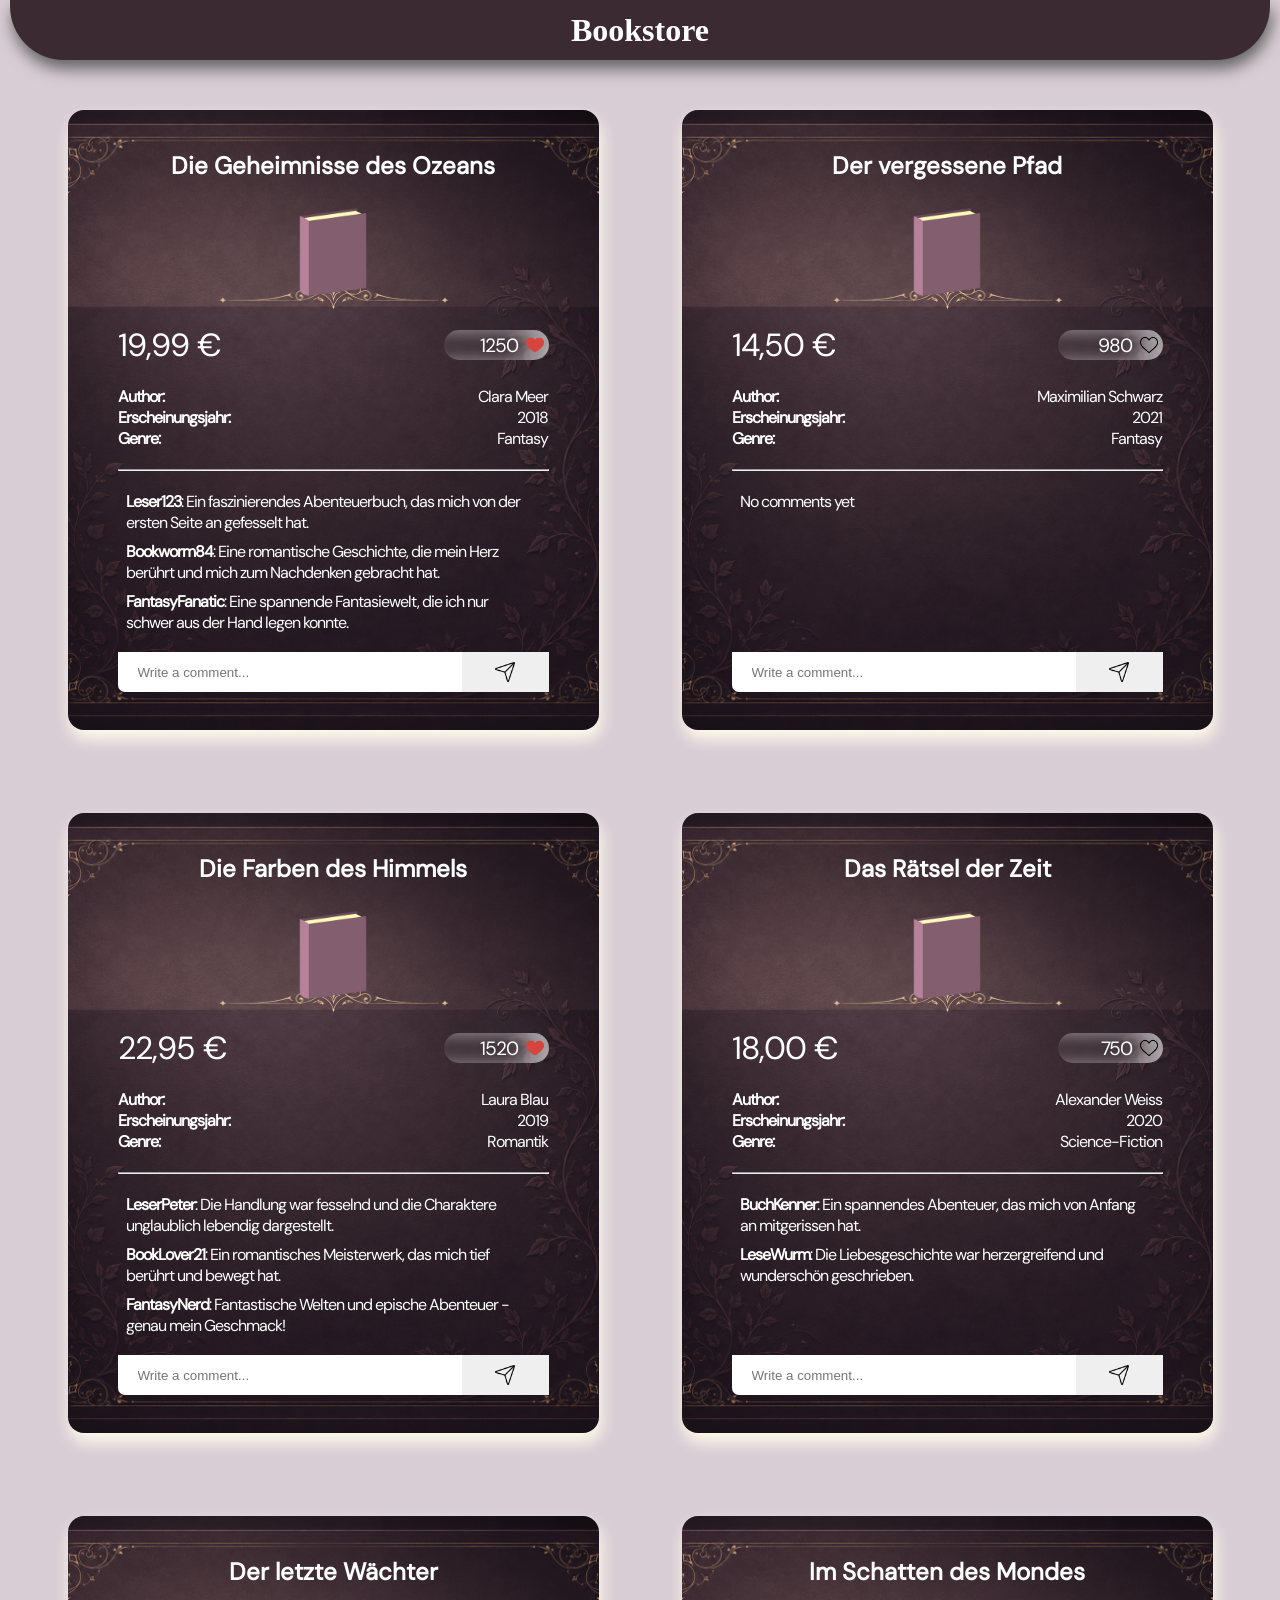
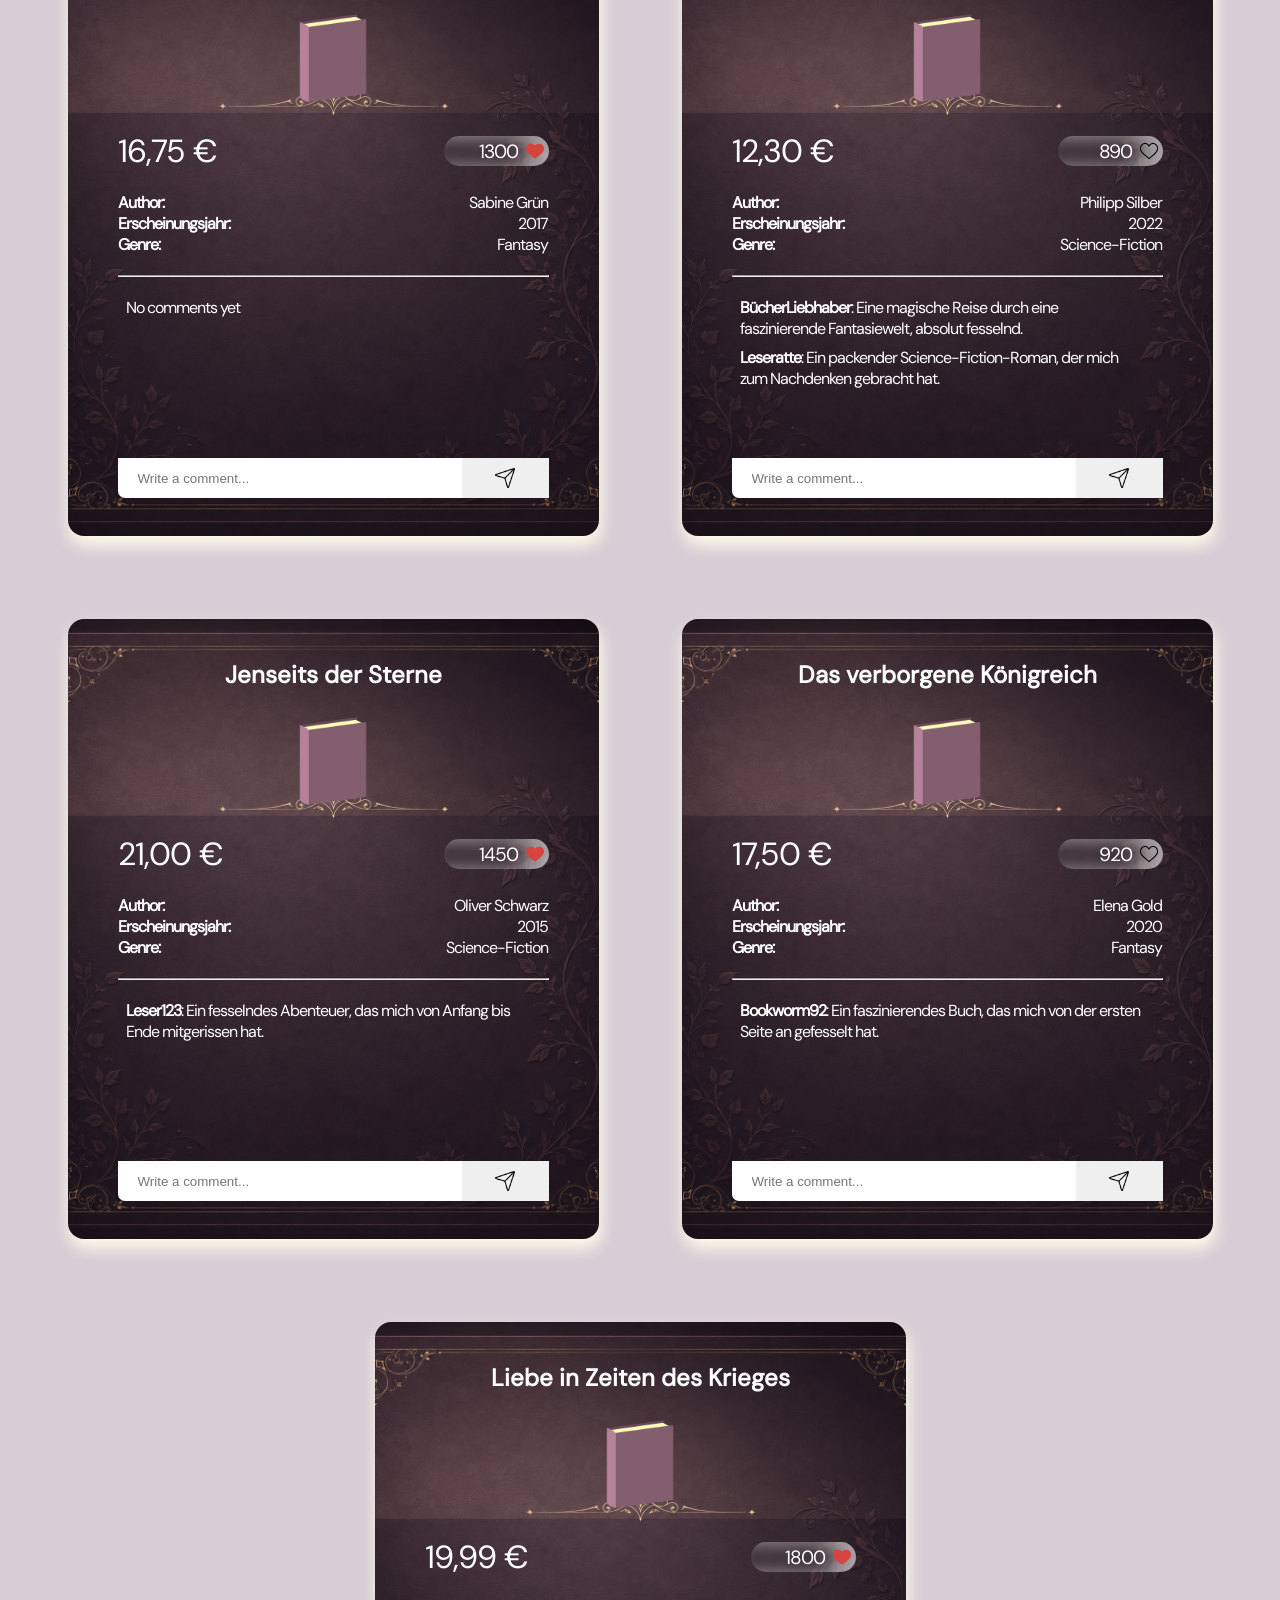
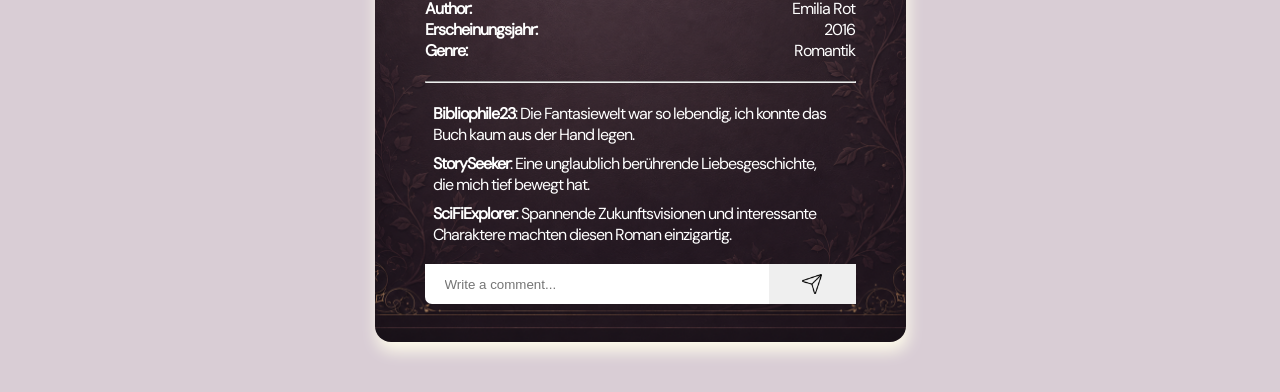
==== index.html @ c70e69c9 "feature: added like and comment function and style: renewed style for cards and header" ====
<!DOCTYPE html>
<html lang="de">

<head>
    <meta charset="UTF-8">
    <meta name="viewport" content="width=device-width, initial-scale=1.0">
    <link rel="icon" type="image/x-icon" href="./assets/img/book_img.png">
    <title>Bookstore</title>
    <link rel="stylesheet" href="./style.css">
    <link rel="stylesheet" href="./styles/standard.css">

</head>

<body onload="init()">
    <header>
        <!-- <img src="./assets/icons/books_icon.png" alt=""> -->
        <h1>Bookstore</h1>
    </header>
    <main>
        <section class="books_wrapper" id="books_content">
        </section>
    </main>
    <footer></footer>
</body>
<script src="./scripts/db.js"></script>
<script src="./scripts/template.js"></script>
<script src="./script.js"></script>

</html>
---- style.css ----
header {
    display: flex;
    justify-content: center;
    align-items: center;
    height: 60px;
    margin: 0 10px;
    background-color: #3b2a32;
    /* background-image: linear-gradient(45deg, #ffc9c9, transparent); */
    /* border: 2px solid #fffdeb; */
    box-shadow: 2px 9px 16px #636363;
    border-bottom-right-radius: 54px;
    border-bottom-left-radius: 54px;
    border-top: 0;
}

header h1 {
    padding: 20px;
    font-family: 'Georgia';
    color: white;
}

body {
    background-color: #d9cdd5;
    font-family: 'DM Sans';
}

main {
    margin-top: 30px;
}

.books_wrapper {
    display: flex;
    flex-wrap: wrap;
    justify-content: center;
    gap: 83px;
    margin: 50px;
}

.book_card {
    display: flex;
    flex-direction: column;
    width: 45%;
    height: 620px;
    background-color: #c09299;
    background-image: url(./assets/img/paper.png);
    background-size: cover;
    background-position: center;
    background-repeat: no-repeat;
    border-radius: 16px;
    box-shadow: 2px 9px 16px #fffdeb;
    color: white;
}

.book_card p {
    letter-spacing: -1px;
}

.book_card h2 {
    height: 30px;
    margin: 10px;
    margin-top: 40px;
    padding: 0 10px;
    text-align: center;
}

.book_card>div:last-child {
    margin-top: 10px;
}

.book_informations {
    display: flex;
    flex-direction: column;
    flex-grow: 1;
    gap: 20px;
    padding: 0 50px;
    overflow: hidden;
}

.price_likes {
    display: flex;
    justify-content: space-between;
    align-items: center;
}

.price_likes p:first-child {
    font-size: 2rem;
}

.price_likes p:last-child {
    font-size: 1rem;
}

.price_likes img {
    height: 18px;
    color: white;
    cursor: pointer;
}

.likes_wrapper {
    display: flex;
    justify-content: end;
    align-items: center;
    width: 105px;
    height: 30px;
    padding: 5px;
    padding-left: 31px;
    border-radius: 22px;
    box-shadow: inset -20px 1px 20px 0px hwb(93deg 100% 0% / 58%);
    backdrop-filter: blur(1px);
}

.likes_wrapper p {
    display: flex;
    align-items: center;
    gap: 8px;
}

.likes_wrapper p span {
    font-size: 1.2rem;
}

.information {
    display: flex;
    flex-direction: column;
    width: 100%;
}

.information_row {
    display: flex;
    align-items: center;
    width: 100%;
}

.information_row p:first-child {
    width: 45%;
    font-weight: bold;
    text-align: left;
}

.information_row p:last-child {
    width: 55%;
    text-align: right;
}

.comments {
    flex-grow: 1;
    padding-right: 10px;
}

.comments p {
    padding-bottom: 8px;
}

.scrollable-content {
    overflow-y: scroll;
    scrollbar-gutter: stable both-edges;
}

.scrollable-content:hover,
.scrollable-content:active,
.scrollable-content:focus {
    overflow-y: scroll;
}

.scrollable-content::-webkit-scrollbar {
    width: 0.5em;
}

.scrollable-content::-webkit-scrollbar-track {
    background-color: hsl(250 15% 93%);
}

.scrollable-content::-webkit-scrollbar-thumb {
    background-color: hsl(250 15% 60%);
}

.scrollable-content::-webkit-scrollbar-thumb:hover {
    background-color: hsl(250 15% 27%);
}

.img_wrapper img {
    height: 100%;
}

.img_wrapper {
    display: flex;
    justify-content: center;
    height: 20%;
}

.img {
    width: 40px;
    height: 40px;
}

.send_comment_wrapper {
    display: flex;
    padding-bottom: 38px;
}

.send_comment_wrapper input {
    flex-grow: 1;
    width: 80%;
    height: 35px;
    padding: 20px;
    border: none;
    border-bottom-left-radius: 7px;
}

.send_comment_wrapper button {
    display: flex;
    justify-content: center;
    align-items: center;
    width: 20%;
    border: none;
    cursor: pointer
}

.send_comment_wrapper button img {
    height: 20px;
}

.send_comment_wrapper input:focus {
    border: none;
    outline: none;
}

@media screen and (max-width: 992px) {
    html {
        font-size: 0.7rem;
    }

    .books_wrapper {
        align-items: center;
        gap: 20px;
        margin: 50px 0;
    }

    .information_row p:last-child {
        text-align: right;
    }

    .book_card {
        width: 45%;
    }

    .book_informations {
        padding: 30px;
    }

    .likes_wrapper {
        width: 80px;
    }
}

@media screen and (max-width: 520px) {
    html {
        font-size: 0.7rem;
    }

    .books_wrapper {
        padding: 0 18px;
    }

    .book_card {
        width: 80vw;
    }

    .book_informations {
        padding: 30px;
    }

    .likes_wrapper {
        width: 80px;
    }
}
---- styles/standard.css ----
/* dm-sans-regular - latin */
@font-face {
    font-display: swap;
    /* Check https://developer.mozilla.org/en-US/docs/Web/CSS/@font-face/font-display for other options. */
    font-family: 'DM Sans';
    font-style: normal;
    font-weight: 400;
    src: url('../assets/fonts/dm-sans-v17-latin-regular.woff2') format('woff2');
    /* Chrome 36+, Opera 23+, Firefox 39+, Safari 12+, iOS 10+ */
}

/* cormorant-regular - latin */
@font-face {
    font-display: swap;
    /* Check https://developer.mozilla.org/en-US/docs/Web/CSS/@font-face/font-display for other options. */
    font-family: 'Cormorant';
    font-style: normal;
    font-weight: 400;
    src: url('../assets/fonts/cormorant-v24-latin-regular.woff2') format('woff2');
    /* Chrome 36+, Opera 23+, Firefox 39+, Safari 12+, iOS 10+ */
}

/* cormorant-700 - latin */
@font-face {
    font-display: swap;
    /* Check https://developer.mozilla.org/en-US/docs/Web/CSS/@font-face/font-display for other options. */
    font-family: 'Cormorant';
    font-style: normal;
    font-weight: 700;
    src: url('../assets/fonts/cormorant-v24-latin-700.woff2') format('woff2');
    /* Chrome 36+, Opera 23+, Firefox 39+, Safari 12+, iOS 10+ */
}

header,
main,
footer {
    /*Content Limit*/
    padding: 0rem max(calc(50% - 720px), 0rem);
}

* {
    margin: 0;
    box-sizing: border-box;
    scroll-behavior: smooth;
}

a {
    text-decoration: none;
}
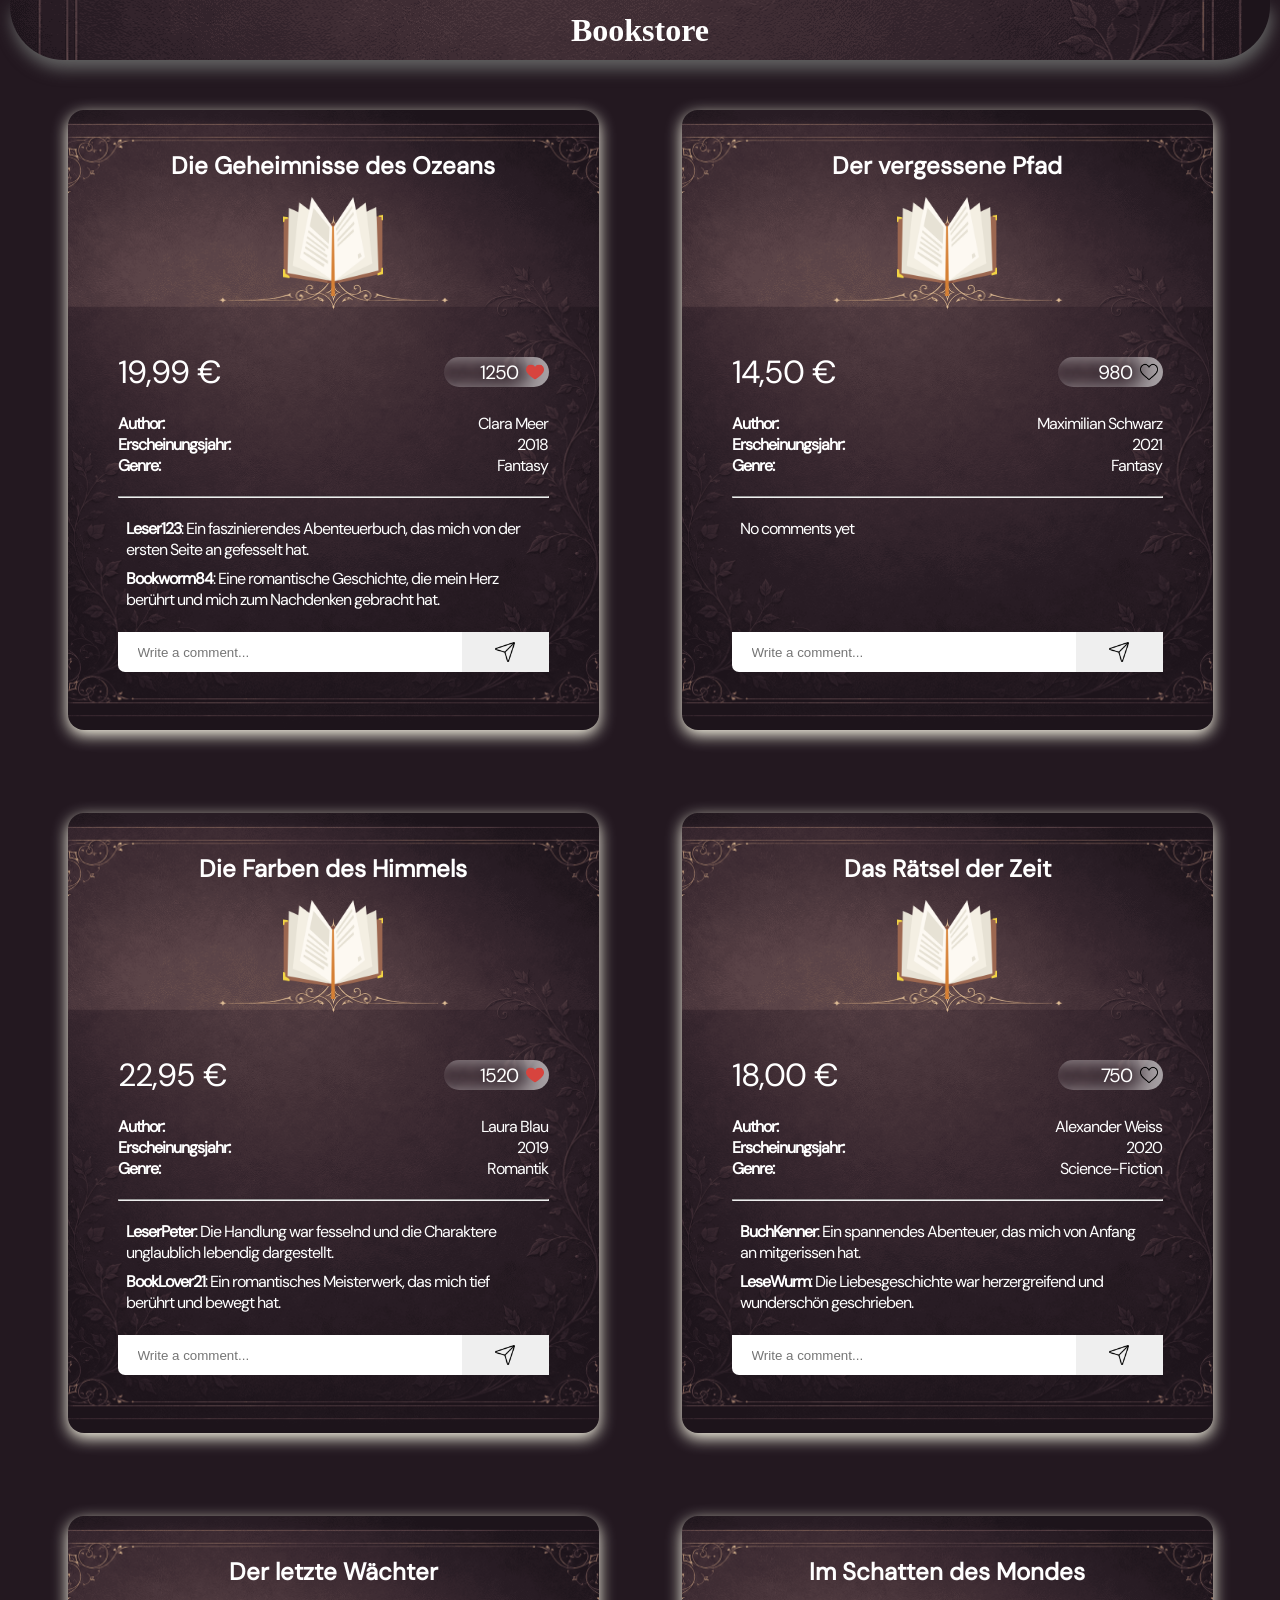
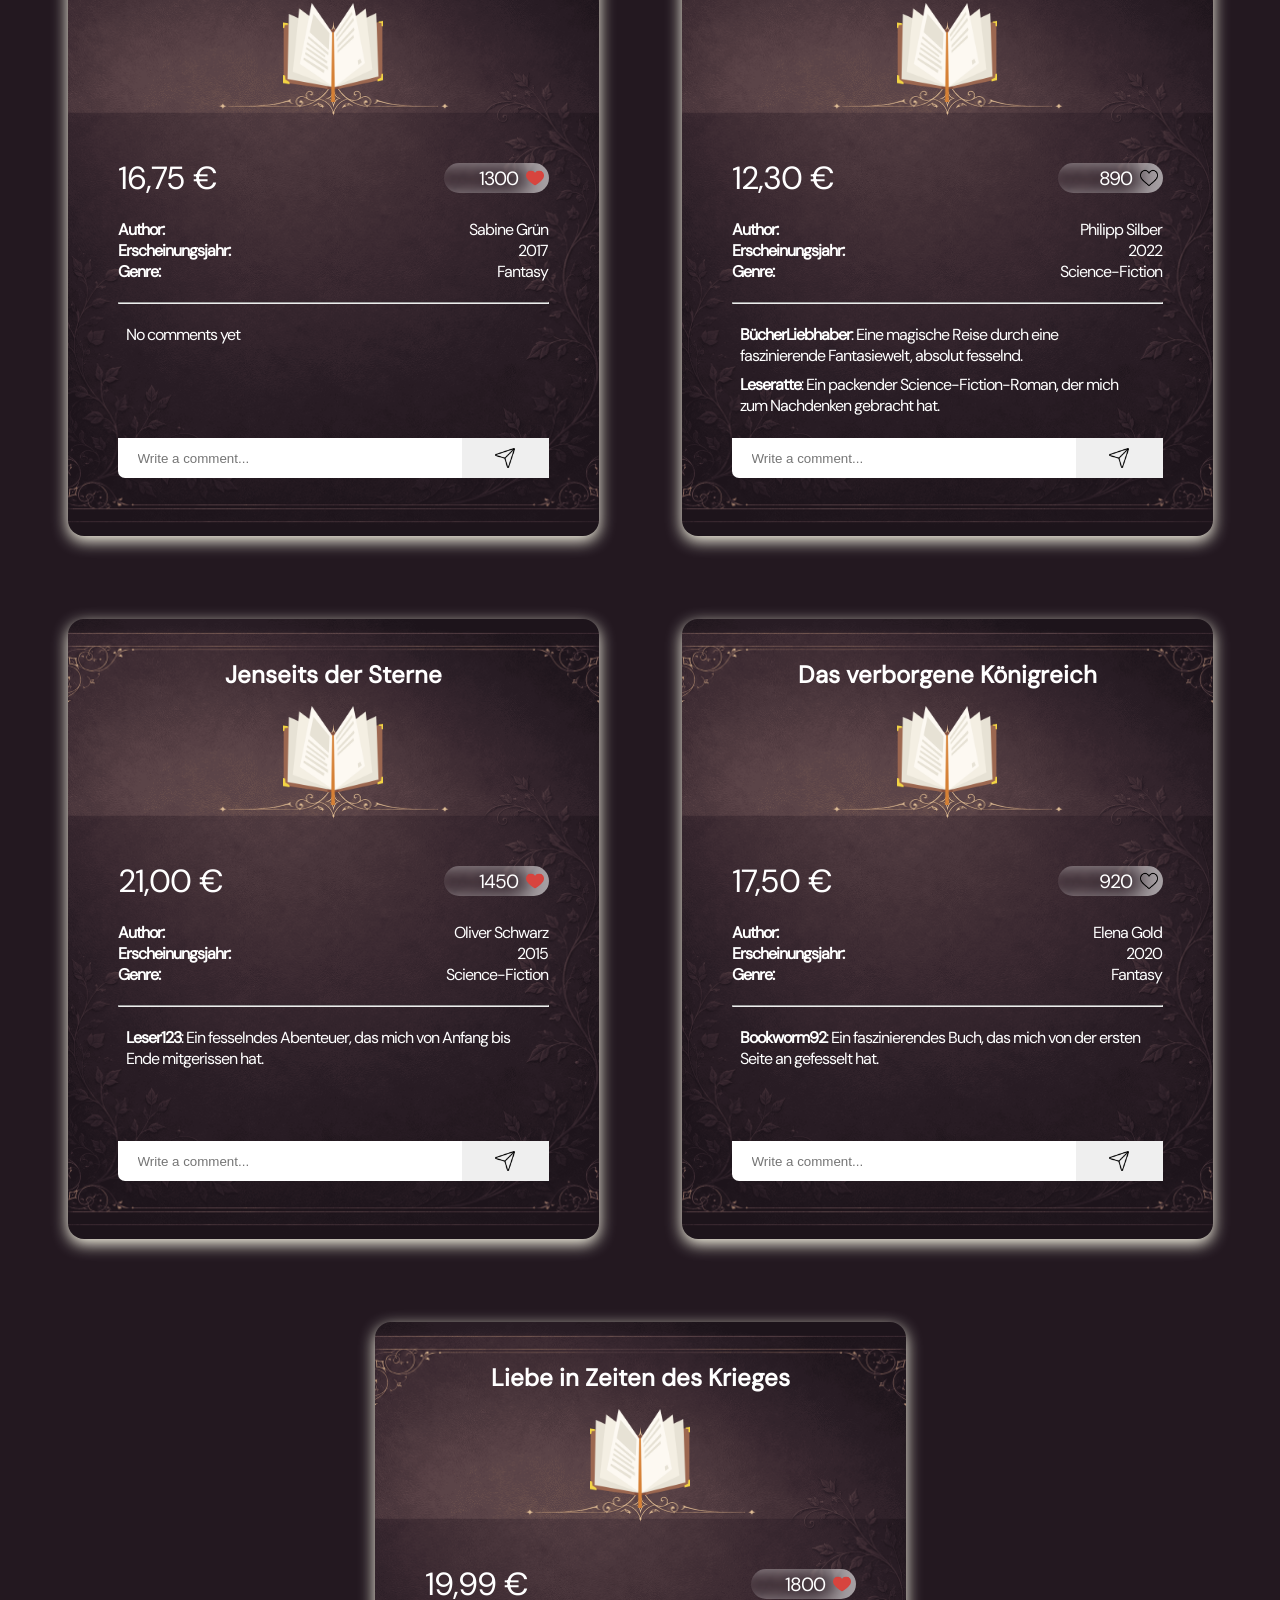
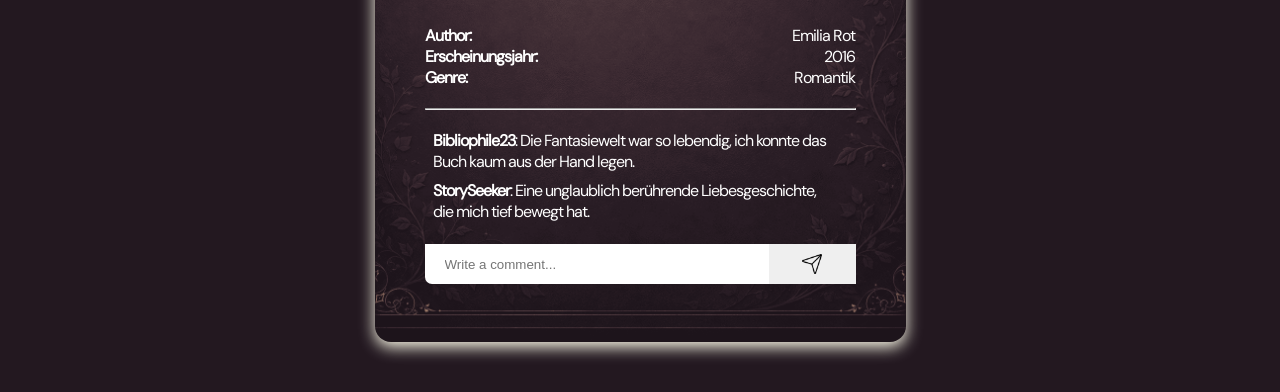
==== commit 3f8a99de: "style: new images" ====
--- a/index.html
+++ b/index.html
@@ -4,7 +4,7 @@
 <head>
     <meta charset="UTF-8">
     <meta name="viewport" content="width=device-width, initial-scale=1.0">
-    <link rel="icon" type="image/x-icon" href="./assets/img/book_img.png">
+    <link rel="icon" type="image/x-icon" href="./assets/img/book.png">
     <title>Bookstore</title>
     <link rel="stylesheet" href="./style.css">
     <link rel="stylesheet" href="./styles/standard.css">
--- a/style.css
+++ b/style.css
@@ -5,8 +5,10 @@
     height: 60px;
     margin: 0 10px;
     background-color: #3b2a32;
-    /* background-image: linear-gradient(45deg, #ffc9c9, transparent); */
-    /* border: 2px solid #fffdeb; */
+    background-image: url(./assets/img/paper.png);
+    background-size: cover;
+    background-position: center;
+    background-repeat: no-repeat;
     box-shadow: 2px 9px 16px #636363;
     border-bottom-right-radius: 54px;
     border-bottom-left-radius: 54px;
@@ -20,12 +22,8 @@
 }
 
 body {
-    background-color: #d9cdd5;
+    background-color: #231820;
     font-family: 'DM Sans';
-}
-
-main {
-    margin-top: 30px;
 }
 
 .books_wrapper {
@@ -47,7 +45,7 @@
     background-position: center;
     background-repeat: no-repeat;
     border-radius: 16px;
-    box-shadow: 2px 9px 16px #fffdeb;
+    box-shadow: 0px 5px 16px #fffdeb;
     color: white;
 }
 
@@ -59,6 +57,7 @@
     height: 30px;
     margin: 10px;
     margin-top: 40px;
+    margin-bottom: 17px;
     padding: 0 10px;
     text-align: center;
 }
@@ -72,7 +71,7 @@
     flex-direction: column;
     flex-grow: 1;
     gap: 20px;
-    padding: 0 50px;
+    padding: 20px 50px;
     overflow: hidden;
 }
 
@@ -179,7 +178,7 @@
 }
 
 .img_wrapper img {
-    height: 100%;
+    height: 80%;
 }
 
 .img_wrapper {
@@ -227,29 +226,31 @@
 
 @media screen and (max-width: 992px) {
     html {
-        font-size: 0.7rem;
+        font-size: 0.8rem;
     }
 
     .books_wrapper {
         align-items: center;
-        gap: 20px;
-        margin: 50px 0;
+        gap: 45px;
+        margin: 50px 30px;
     }
 
     .information_row p:last-child {
         text-align: right;
     }
 
-    .book_card {
-        width: 45%;
-    }
-
     .book_informations {
         padding: 30px;
     }
 
     .likes_wrapper {
-        width: 80px;
+        width: 70px;
+    }
+}
+
+@media screen and (max-width: 768px) {
+    .book_card {
+        width: 80vw;
     }
 }
 
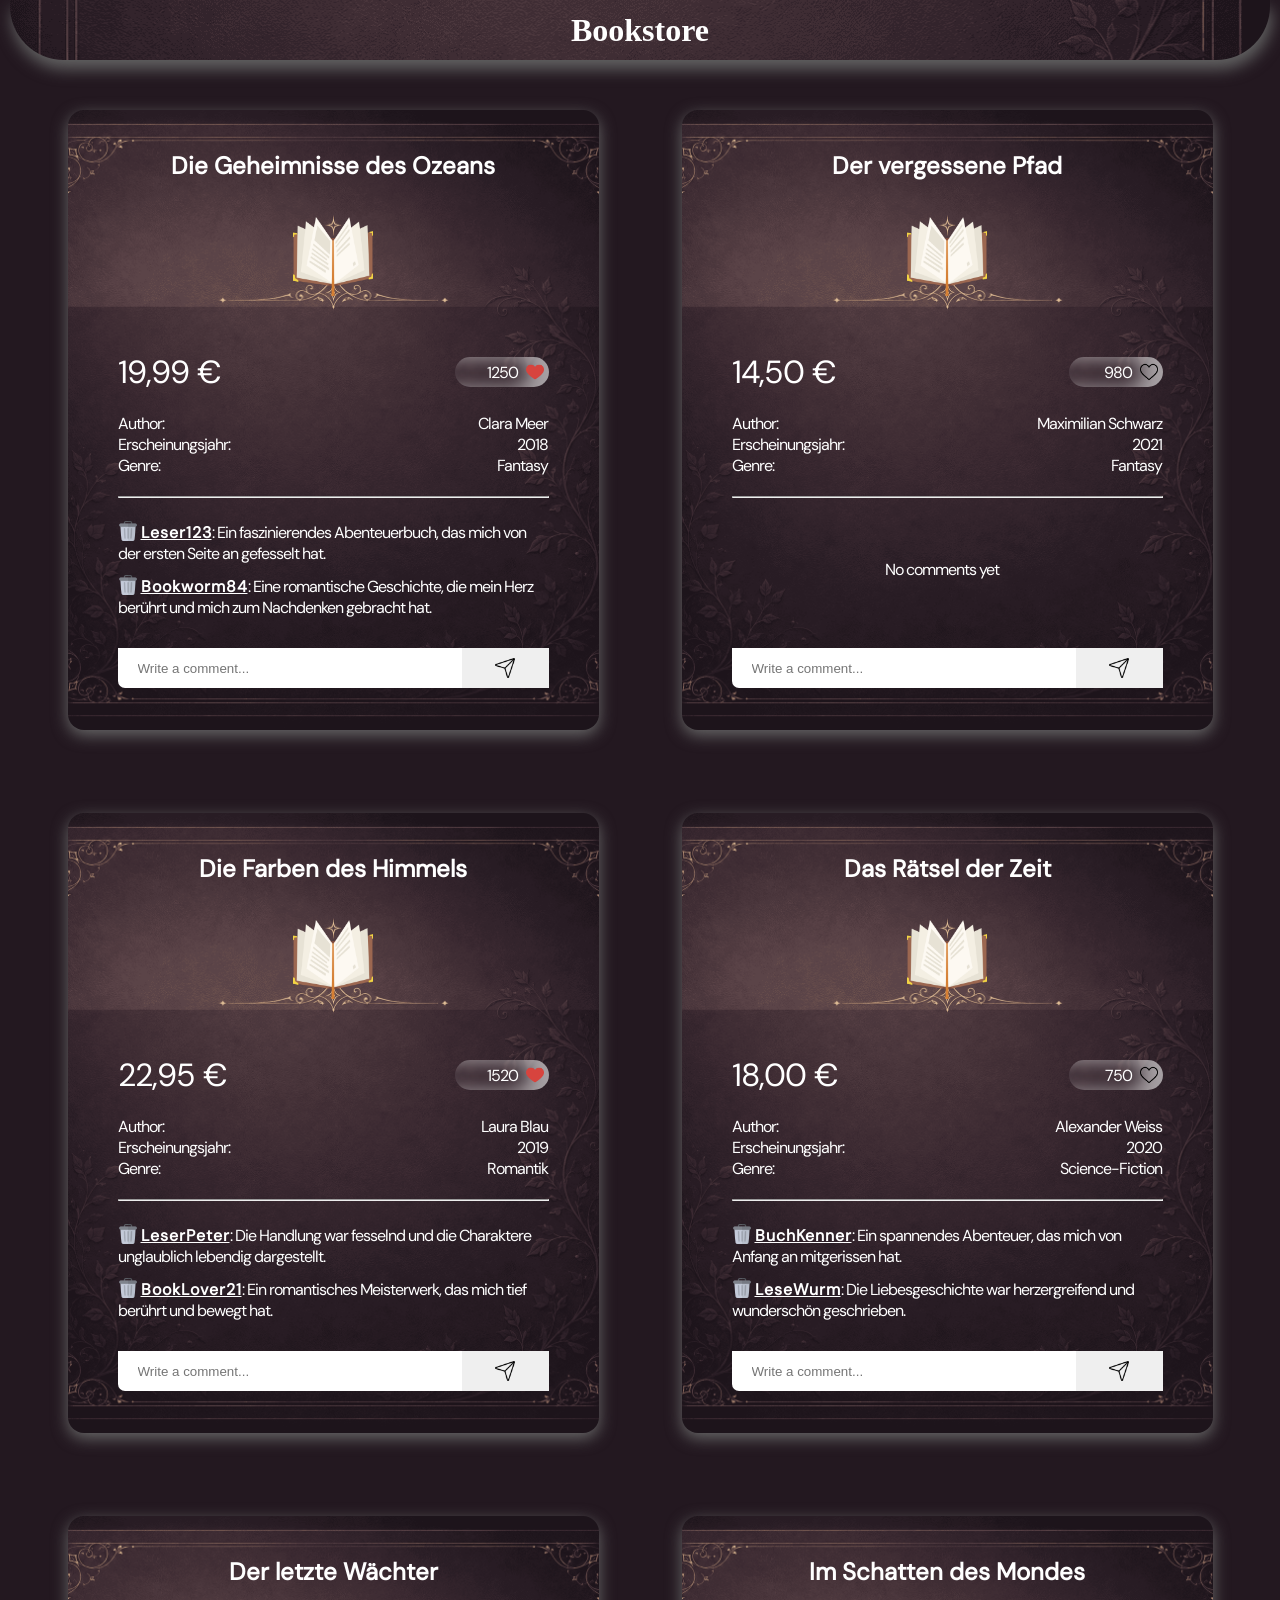
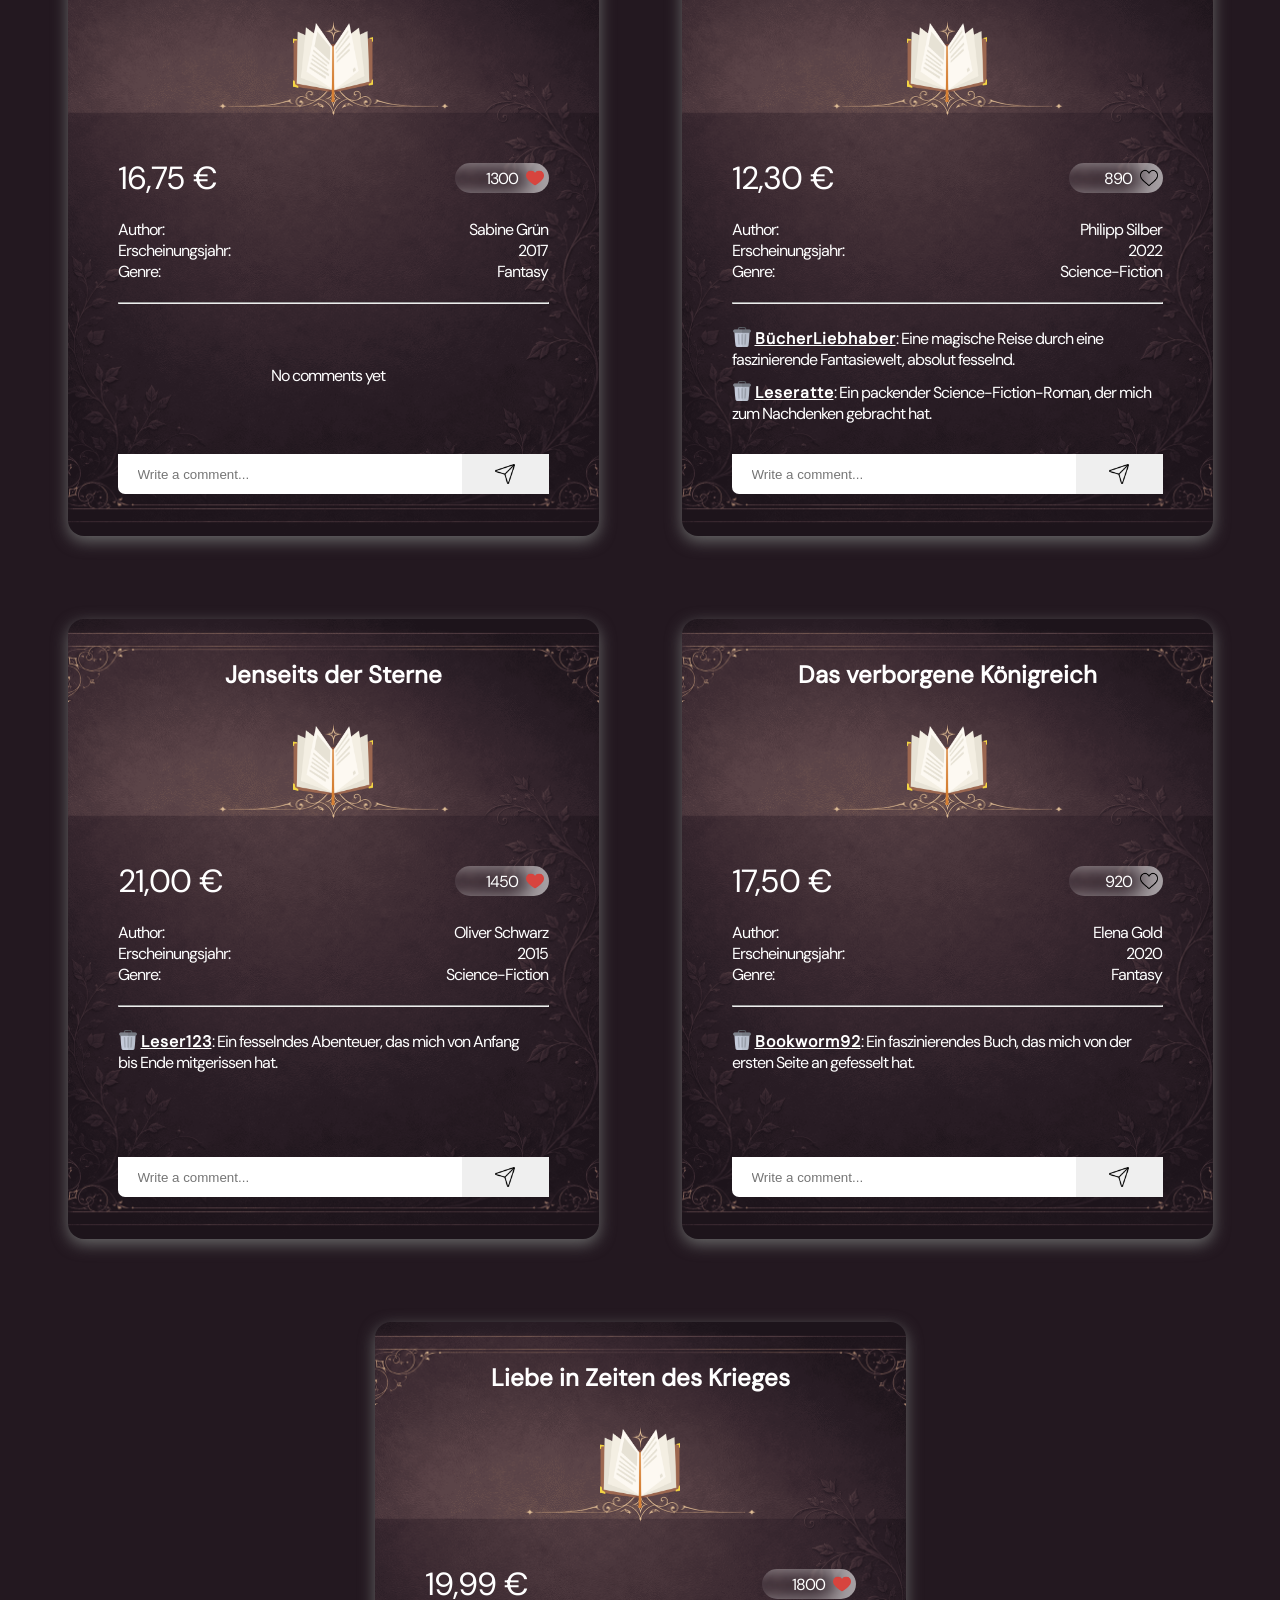
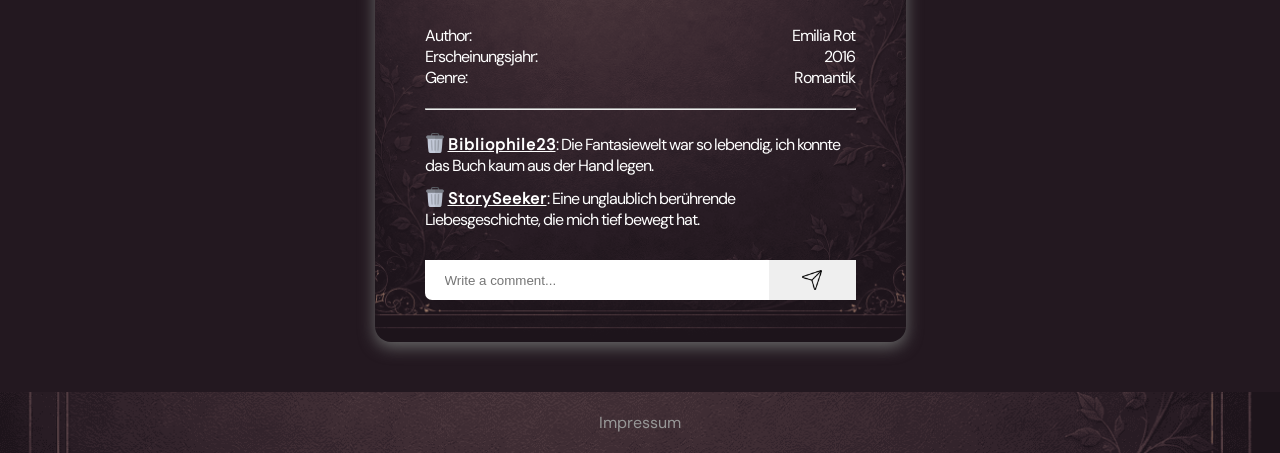
==== commit 2eddfb62: "feature: delete comments, show input warning" ====
--- a/index.html
+++ b/index.html
@@ -3,7 +3,7 @@
 
 <head>
     <meta charset="UTF-8">
-    <meta name="viewport" content="width=device-width, initial-scale=1.0">
+    <meta name="viewport" content="width=device-width, initial-scale=1, maximum-scale=1">
     <link rel="icon" type="image/x-icon" href="./assets/img/book.png">
     <title>Bookstore</title>
     <link rel="stylesheet" href="./style.css">
@@ -13,14 +13,13 @@
 
 <body onload="init()">
     <header>
-        <!-- <img src="./assets/icons/books_icon.png" alt=""> -->
-        <h1>Bookstore</h1>
+        <a href="./index.html"><h1>Bookstore</h1></a>
     </header>
     <main>
         <section class="books_wrapper" id="books_content">
         </section>
     </main>
-    <footer></footer>
+    <footer><a href="./impressum.html">Impressum</a></footer>
 </body>
 <script src="./scripts/db.js"></script>
 <script src="./scripts/template.js"></script>
--- a/style.css
+++ b/style.css
@@ -45,8 +45,13 @@
     background-position: center;
     background-repeat: no-repeat;
     border-radius: 16px;
+    box-shadow: 0px 5px 16px #696969;
+    color: white;
+}
+
+.book_card:hover {
     box-shadow: 0px 5px 16px #fffdeb;
-    color: white;
+    transition: all 200ms ease-in-out;
 }
 
 .book_card p {
@@ -99,7 +104,7 @@
     display: flex;
     justify-content: end;
     align-items: center;
-    width: 105px;
+    width: 94px;
     height: 30px;
     padding: 5px;
     padding-left: 31px;
@@ -114,10 +119,6 @@
     gap: 8px;
 }
 
-.likes_wrapper p span {
-    font-size: 1.2rem;
-}
-
 .information {
     display: flex;
     flex-direction: column;
@@ -132,7 +133,6 @@
 
 .information_row p:first-child {
     width: 45%;
-    font-weight: bold;
     text-align: left;
 }
 
@@ -143,6 +143,7 @@
 
 .comments {
     flex-grow: 1;
+    height: 125px;
     padding-right: 10px;
 }
 
@@ -150,15 +151,34 @@
     padding-bottom: 8px;
 }
 
+.comments>p>span {
+    font-weight: bold;
+    text-decoration: underline;
+    letter-spacing: 1px;
+}
+
+.delete_comment_button {
+    position: relative;
+    top: 3px;
+    height: 20px;
+    padding: 0;
+    background: none;
+    border: 0;
+    cursor: pointer;
+}
+
+.delete_comment_button img {
+    height: 20px;
+}
+
 .scrollable-content {
-    overflow-y: scroll;
-    scrollbar-gutter: stable both-edges;
+    overflow-y: auto;
 }
 
 .scrollable-content:hover,
 .scrollable-content:active,
 .scrollable-content:focus {
-    overflow-y: scroll;
+    overflow-y: auto;
 }
 
 .scrollable-content::-webkit-scrollbar {
@@ -179,6 +199,7 @@
 
 .img_wrapper img {
     height: 80%;
+    padding-top: 20px;
 }
 
 .img_wrapper {
@@ -187,14 +208,10 @@
     height: 20%;
 }
 
-.img {
-    width: 40px;
-    height: 40px;
-}
-
 .send_comment_wrapper {
-    display: flex;
-    padding-bottom: 38px;
+    position: relative;
+    display: flex;
+    padding-bottom: 22px;
 }
 
 .send_comment_wrapper input {
@@ -224,11 +241,43 @@
     outline: none;
 }
 
+.comments:has(.no_comments) {
+    display: flex;
+    justify-content: center;
+    align-items: center;
+}
+
+.empty_comment {
+    position: absolute;
+    bottom: -10px;
+    display: none;
+    width: 100%;
+    padding: 5px;
+    border-radius: 10px;
+    text-align: center;
+    color: #FF4545;
+}
+
+.impressum {
+    padding: 50px;
+    color: white;
+}
+
+footer {
+    display: flex;
+    justify-content: center;
+    align-items: center;
+    background-image: url(./assets/img/paper.png);
+    background-size: cover;
+    background-position: center;
+    background-repeat: no-repeat;
+}
+
+footer a {
+    padding: 20px;
+}
+
 @media screen and (max-width: 992px) {
-    html {
-        font-size: 0.8rem;
-    }
-
     .books_wrapper {
         align-items: center;
         gap: 45px;
@@ -239,12 +288,12 @@
         text-align: right;
     }
 
-    .book_informations {
-        padding: 30px;
-    }
-
     .likes_wrapper {
         width: 70px;
+    }
+
+    .book_informations {
+        padding: 20px 40px;
     }
 }
 
@@ -255,23 +304,34 @@
 }
 
 @media screen and (max-width: 520px) {
-    html {
-        font-size: 0.7rem;
-    }
-
-    .books_wrapper {
-        padding: 0 18px;
-    }
-
     .book_card {
         width: 80vw;
     }
 
     .book_informations {
-        padding: 30px;
+        padding: 20px 30px;
+        padding-top: 10px;
     }
 
     .likes_wrapper {
-        width: 80px;
+        width: 67px;
+    }
+
+    .send_comment_wrapper input {
+        padding: 17px;
+    }
+
+    .price_likes p:first-child {
+        font-size: 1.7rem;
+    }
+
+    .price_likes p:last-child {
+        font-size: 1rem;
+    }
+}
+
+@media screen and (max-width: 357px) {
+    .send_comment_wrapper {
+        padding-bottom: 43px;
     }
 }
--- a/styles/standard.css
+++ b/styles/standard.css
@@ -46,4 +46,5 @@
 
 a {
     text-decoration: none;
+    color: rgb(151, 151, 151);
 }
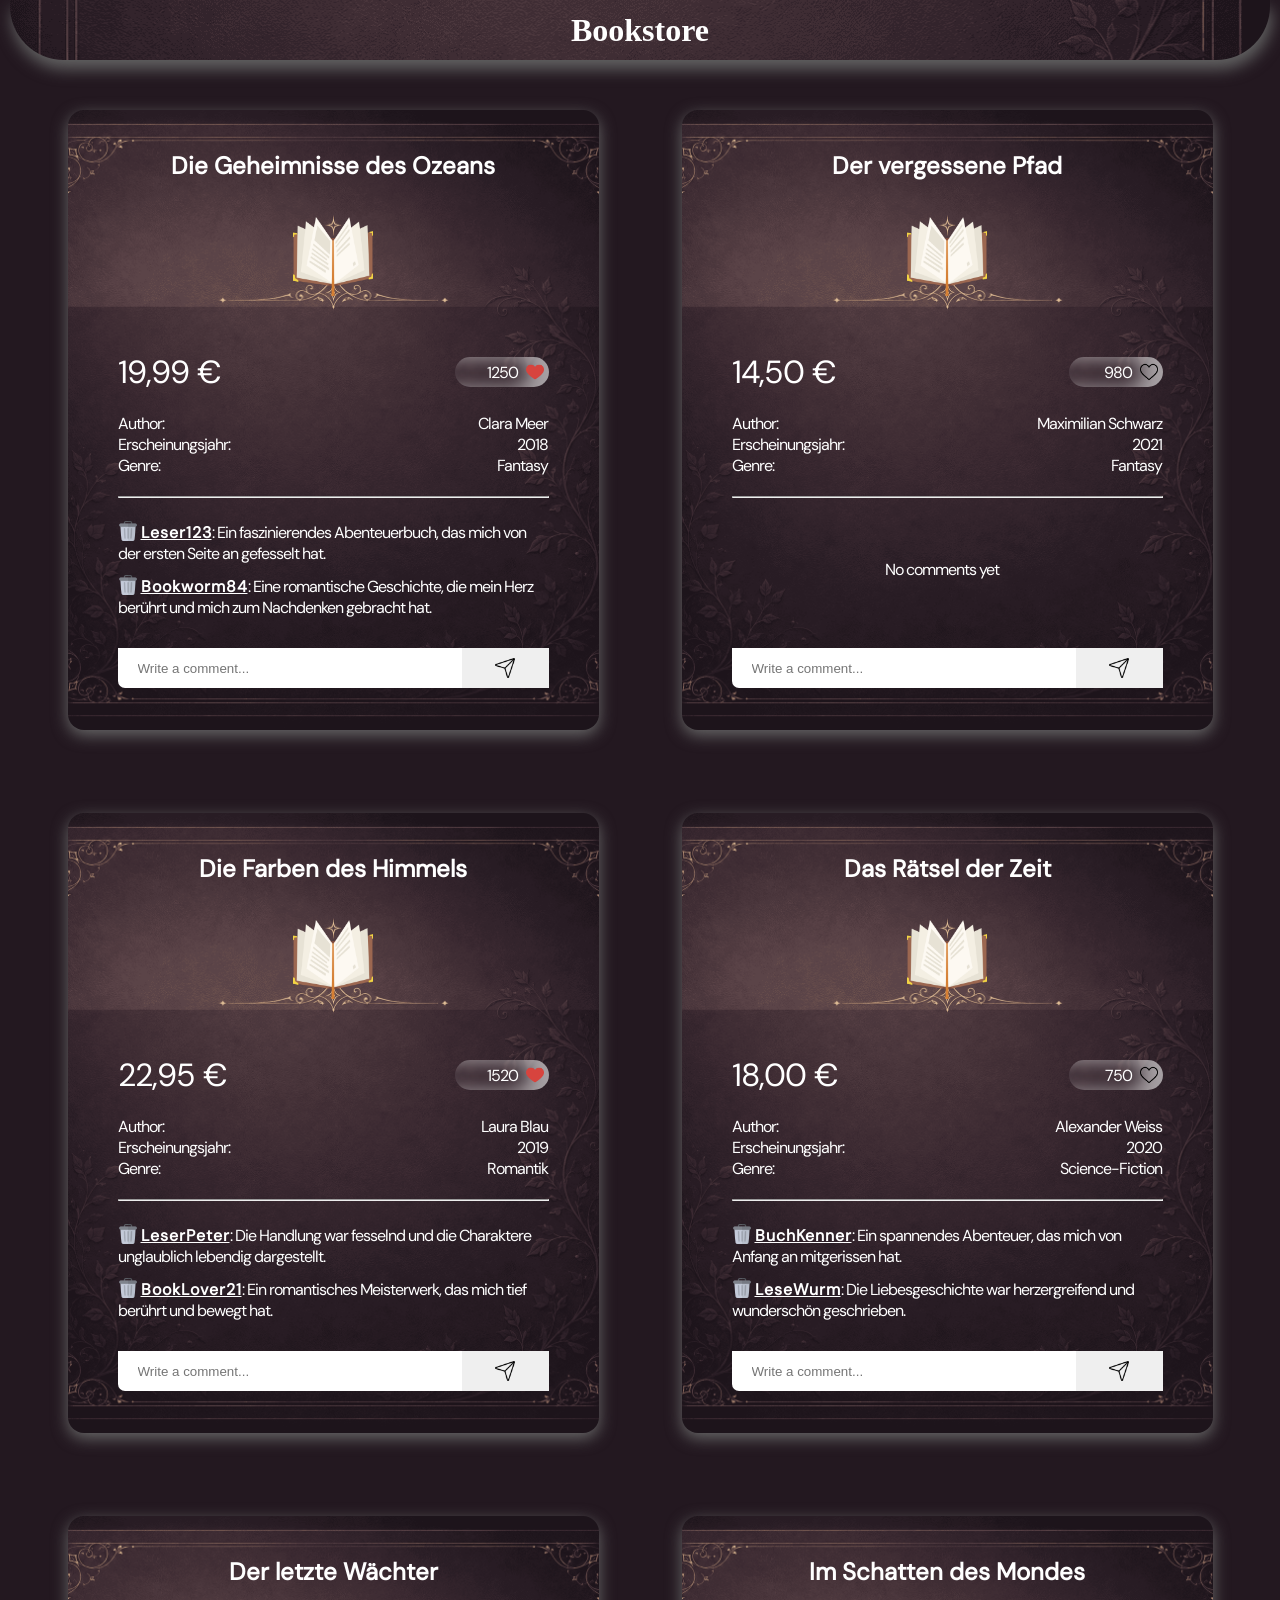
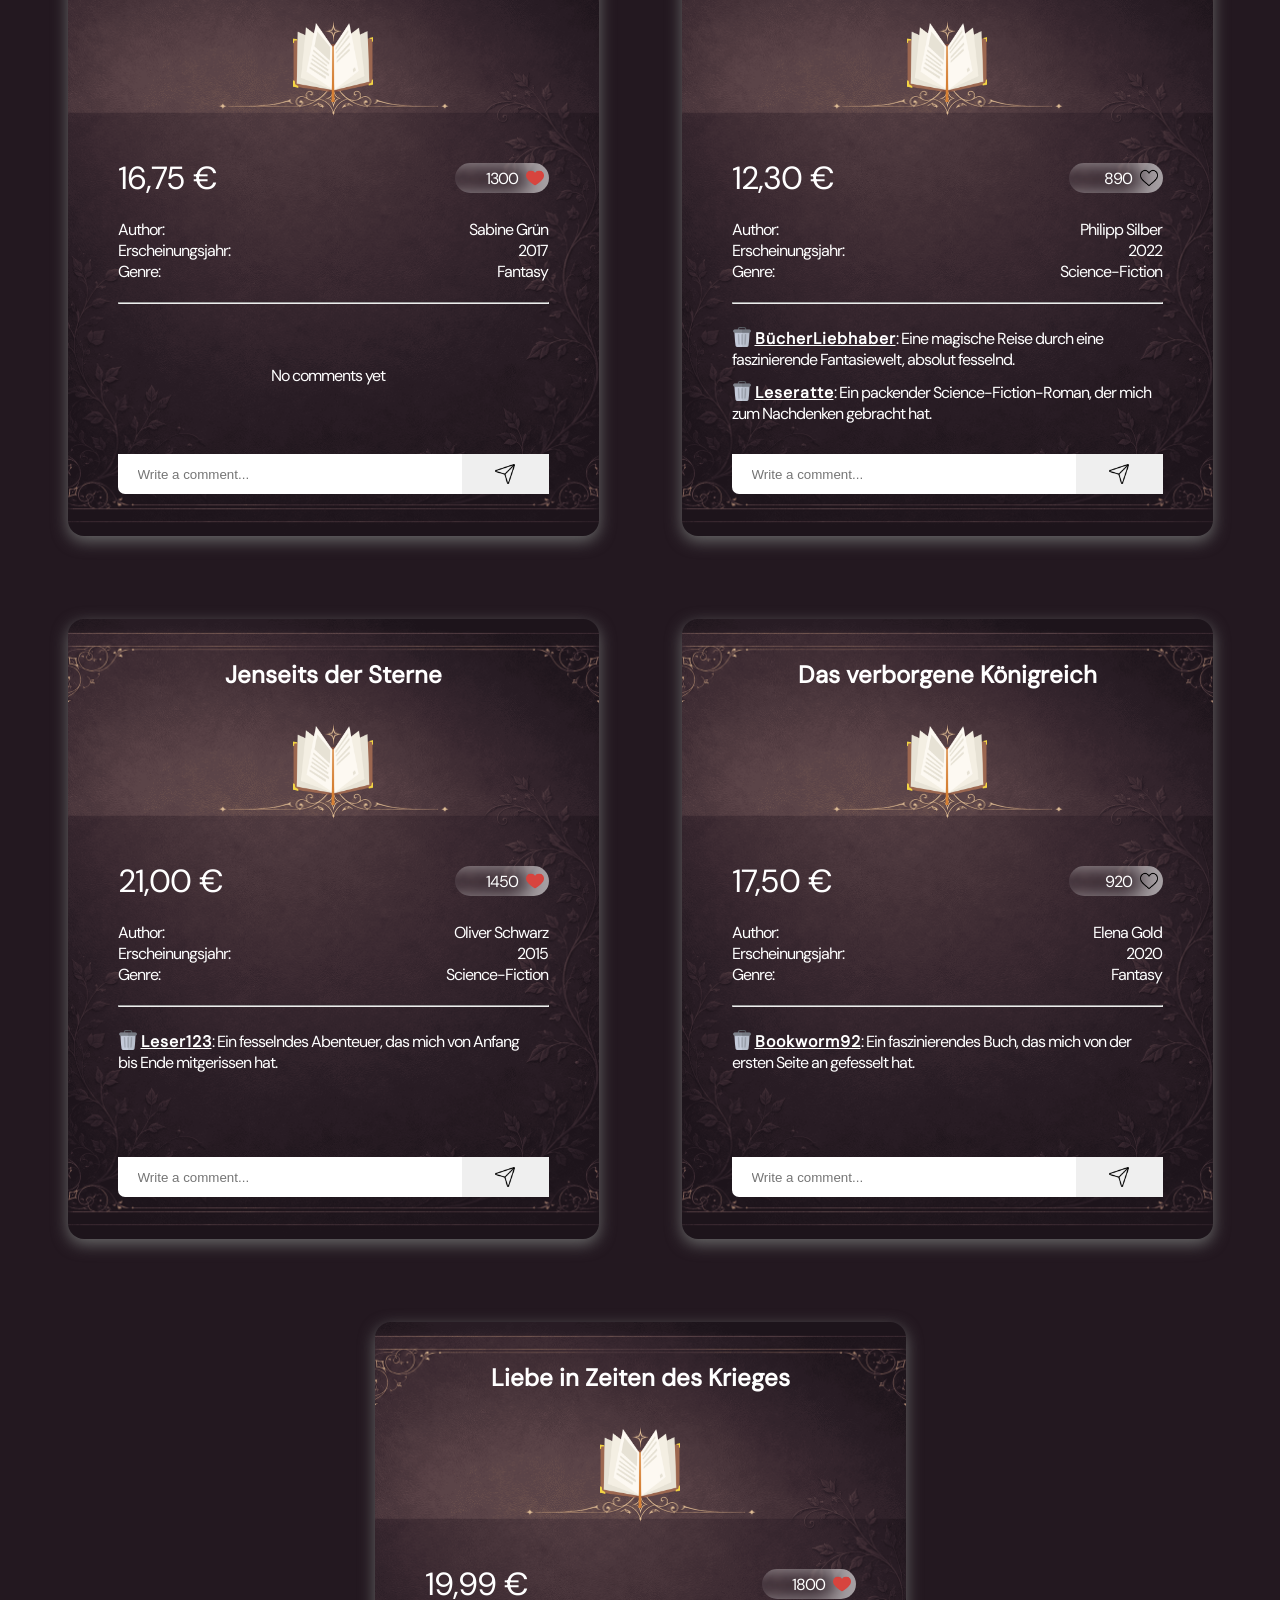
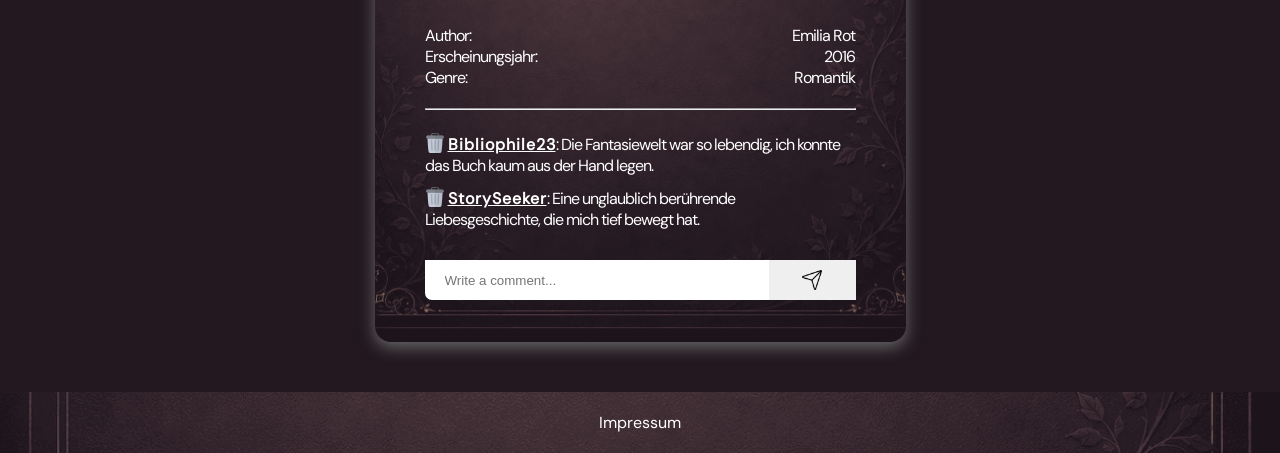
==== commit 8944ea33: "style: impressum font color and main flex 1" ====
--- a/index.html
+++ b/index.html
@@ -19,7 +19,7 @@
         <section class="books_wrapper" id="books_content">
         </section>
     </main>
-    <footer><a href="./impressum.html">Impressum</a></footer>
+    <footer><a href="./impressum.html">Impressum </a></footer>
 </body>
 <script src="./scripts/db.js"></script>
 <script src="./scripts/template.js"></script>
--- a/style.css
+++ b/style.css
@@ -22,6 +22,9 @@
 }
 
 body {
+    display: flex;
+    flex-direction: column;
+    min-height: 100dvh;
     background-color: #231820;
     font-family: 'DM Sans';
 }
@@ -263,6 +266,10 @@
     color: white;
 }
 
+main {
+    flex: 1;
+}
+
 footer {
     display: flex;
     justify-content: center;
@@ -275,6 +282,7 @@
 
 footer a {
     padding: 20px;
+    color: white;
 }
 
 @media screen and (max-width: 992px) {
